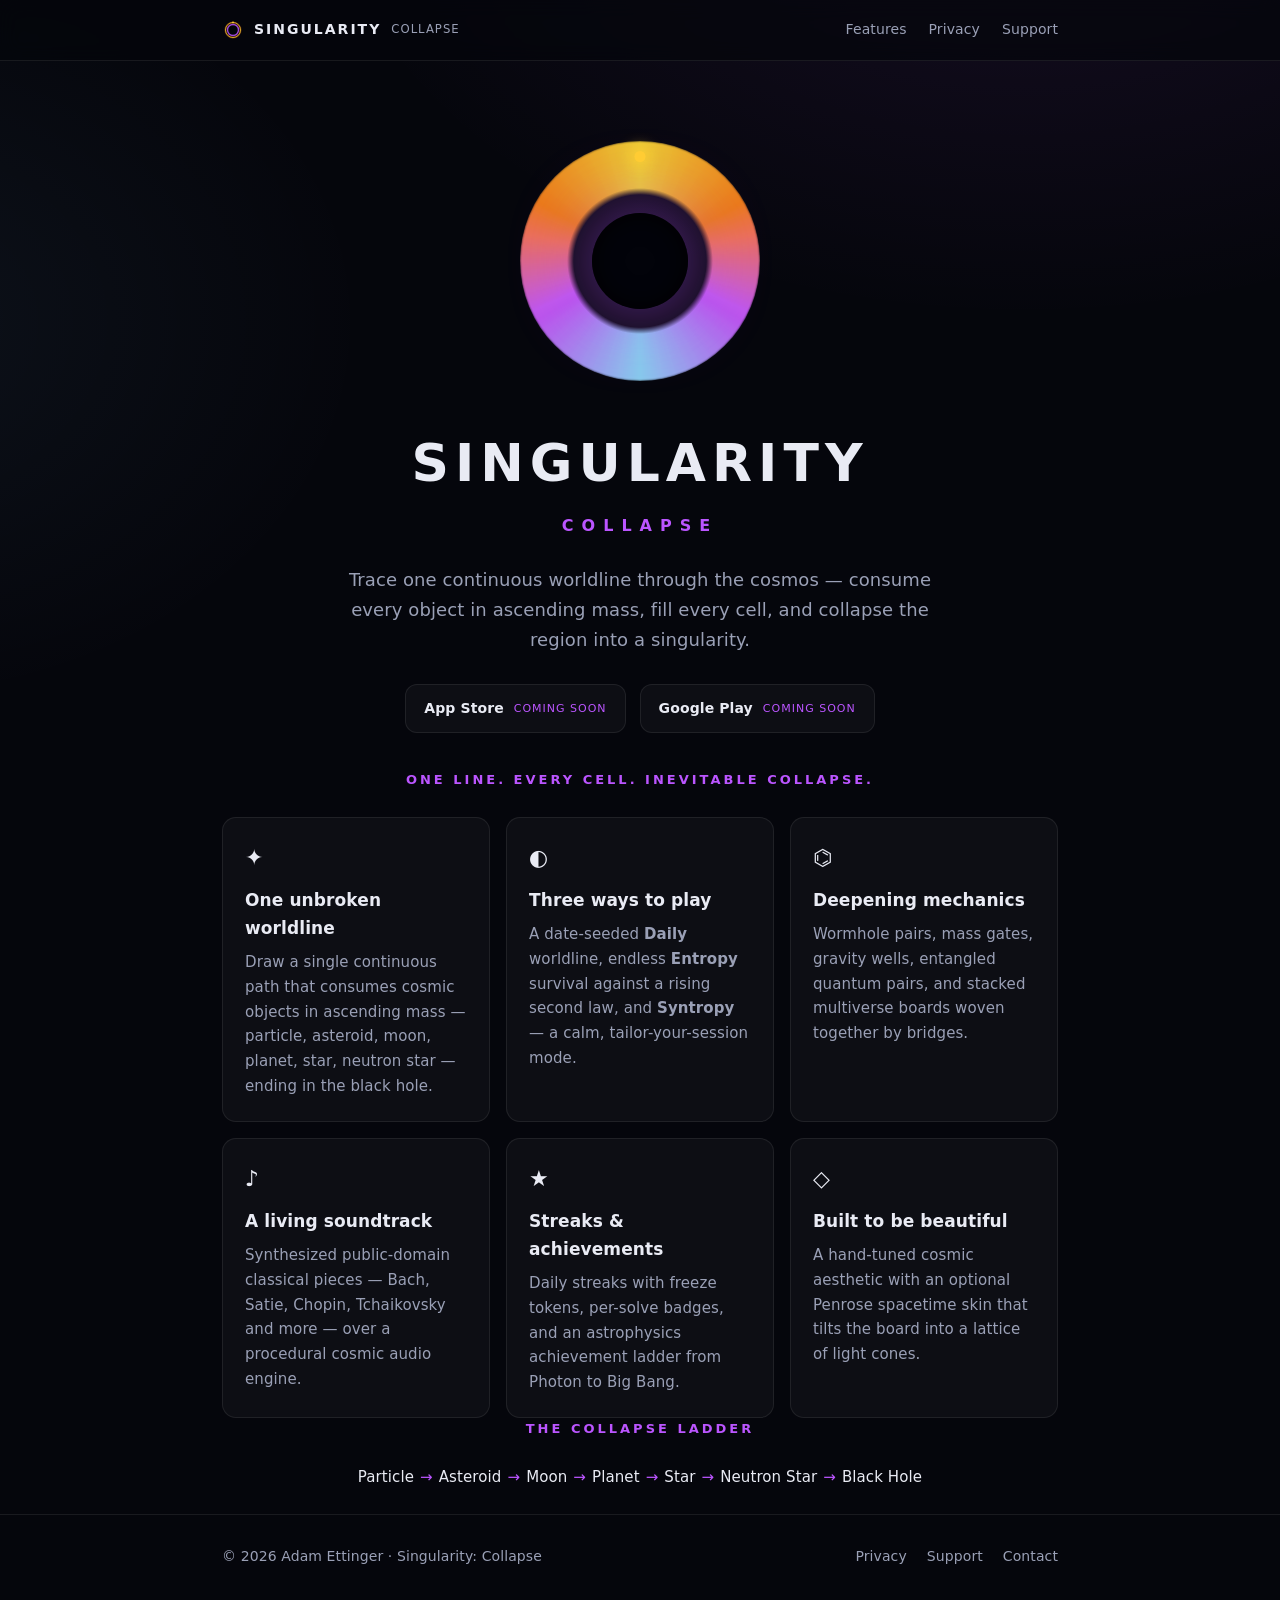
==== index.html @ d9b163ad "Initial site: landing + privacy + support for singularitycollapse.com Static, asset-free (CSS/SVG bl" ====
<!DOCTYPE html>
<html lang="en">
<head>
  <meta charset="utf-8">
  <meta name="viewport" content="width=device-width, initial-scale=1">
  <title>Singularity: Collapse — a one-line cosmic puzzle</title>
  <meta name="description" content="Trace a single worldline through the cosmos: consume every star in ascending mass, fill every cell, and collapse the region into a singularity. A one-line cosmic puzzle game for iOS and Android.">
  <meta name="theme-color" content="#05060c">
  <link rel="icon" href="/favicon.svg" type="image/svg+xml">
  <link rel="stylesheet" href="/styles.css">
  <meta property="og:type" content="website">
  <meta property="og:title" content="Singularity: Collapse">
  <meta property="og:description" content="A one-line cosmic puzzle: trace the worldline, consume the cosmos, collapse the region into a singularity.">
  <meta property="og:url" content="https://singularitycollapse.com">
</head>
<body>
  <header class="site">
    <div class="container nav">
      <span class="brand">
        <svg class="mark" viewBox="0 0 64 64" aria-hidden="true">
          <circle cx="32" cy="32" r="22" fill="none" stroke="#ff7a18" stroke-width="6" opacity="0.30"/>
          <circle cx="32" cy="32" r="22" fill="none" stroke="#ffcc33" stroke-width="2.4" opacity="0.9"/>
          <circle cx="32" cy="32" r="16" fill="none" stroke="#bb55ff" stroke-width="4" opacity="0.85"/>
          <circle cx="32" cy="32" r="11" fill="#02030a"/>
          <circle cx="32" cy="10" r="2.6" fill="#ffcc33"/>
        </svg>
        SINGULARITY <small>COLLAPSE</small>
      </span>
      <nav class="nav-links">
        <a href="/#features">Features</a>
        <a href="/privacy">Privacy</a>
        <a href="/support">Support</a>
      </nav>
    </div>
  </header>

  <main>
    <section class="hero container">
      <div class="singularity" aria-hidden="true">
        <div class="disk"></div>
        <div class="core"></div>
        <div class="worldline"></div>
      </div>
      <h1>SINGULARITY</h1>
      <div class="sub">COLLAPSE</div>
      <p class="lede">Trace one continuous worldline through the cosmos — consume every object in ascending mass, fill every cell, and collapse the region into a singularity.</p>
      <div class="badges">
        <span class="badge"><b>App Store</b> <span class="soon">Coming soon</span></span>
        <span class="badge"><b>Google Play</b> <span class="soon">Coming soon</span></span>
      </div>
    </section>

    <section id="features" class="container">
      <h2>One line. Every cell. Inevitable collapse.</h2>
      <div class="features">
        <div class="feature">
          <span class="ic">✦</span>
          <h3>One unbroken worldline</h3>
          <p>Draw a single continuous path that consumes cosmic objects in ascending mass — particle, asteroid, moon, planet, star, neutron star — ending in the black hole.</p>
        </div>
        <div class="feature">
          <span class="ic">◐</span>
          <h3>Three ways to play</h3>
          <p>A date-seeded <b>Daily</b> worldline, endless <b>Entropy</b> survival against a rising second law, and <b>Syntropy</b> — a calm, tailor-your-session mode.</p>
        </div>
        <div class="feature">
          <span class="ic">⌬</span>
          <h3>Deepening mechanics</h3>
          <p>Wormhole pairs, mass gates, gravity wells, entangled quantum pairs, and stacked multiverse boards woven together by bridges.</p>
        </div>
        <div class="feature">
          <span class="ic">♪</span>
          <h3>A living soundtrack</h3>
          <p>Synthesized public-domain classical pieces — Bach, Satie, Chopin, Tchaikovsky and more — over a procedural cosmic audio engine.</p>
        </div>
        <div class="feature">
          <span class="ic">★</span>
          <h3>Streaks &amp; achievements</h3>
          <p>Daily streaks with freeze tokens, per-solve badges, and an astrophysics achievement ladder from Photon to Big Bang.</p>
        </div>
        <div class="feature">
          <span class="ic">◇</span>
          <h3>Built to be beautiful</h3>
          <p>A hand-tuned cosmic aesthetic with an optional Penrose spacetime skin that tilts the board into a lattice of light cones.</p>
        </div>
      </div>
    </section>

    <section class="container">
      <h2>The collapse ladder</h2>
      <p class="ladder">
        <span class="tier">Particle</span><span class="arrow">→</span><span class="tier">Asteroid</span><span class="arrow">→</span><span class="tier">Moon</span><span class="arrow">→</span><span class="tier">Planet</span><span class="arrow">→</span><span class="tier">Star</span><span class="arrow">→</span><span class="tier">Neutron Star</span><span class="arrow">→</span><span class="tier">Black Hole</span>
      </p>
    </section>
  </main>

  <footer class="site">
    <div class="container foot">
      <span>© 2026 Adam Ettinger · Singularity: Collapse</span>
      <span class="foot-links">
        <a href="/privacy">Privacy</a>
        <a href="/support">Support</a>
        <a href="mailto:support@singularitycollapse.com">Contact</a>
      </span>
    </div>
  </footer>
</body>
</html>
---- styles.css ----
/* Singularity: Collapse — website styles. Cosmic dark theme, asset-free. */

:root {
  --bg: #05060c;
  --bg-2: #0a0c16;
  --panel: rgba(255, 255, 255, 0.035);
  --panel-border: rgba(255, 255, 255, 0.08);
  --text: #e9ebf4;
  --muted: #9aa0b6;
  --accent: #bb55ff;   /* black hole / event horizon */
  --gold: #ffcc33;     /* the consumed worldline */
  --teal: #88ccff;     /* particle */
  --orange: #ff7a18;   /* accretion disk */
  --maxw: 880px;
}

* { box-sizing: border-box; }

html { scroll-behavior: smooth; }

body {
  margin: 0;
  background:
    radial-gradient(1200px 800px at 80% -10%, rgba(187, 85, 255, 0.10), transparent 60%),
    radial-gradient(900px 700px at -10% 20%, rgba(136, 204, 255, 0.06), transparent 55%),
    var(--bg);
  color: var(--text);
  font: 16px/1.65 system-ui, -apple-system, "Segoe UI", Roboto, Helvetica, Arial, sans-serif;
  -webkit-font-smoothing: antialiased;
  letter-spacing: 0.1px;
}

a { color: var(--teal); text-decoration: none; }
a:hover { text-decoration: underline; }

.container { width: 100%; max-width: var(--maxw); margin: 0 auto; padding: 0 22px; }

/* ---- Header / nav ---- */
header.site {
  position: sticky; top: 0; z-index: 10;
  backdrop-filter: blur(10px);
  background: rgba(5, 6, 12, 0.72);
  border-bottom: 1px solid var(--panel-border);
}
.nav { display: flex; align-items: center; justify-content: space-between; height: 60px; }
.brand { display: flex; align-items: center; gap: 10px; font-weight: 700; letter-spacing: 2px; font-size: 14px; }
.brand .mark { width: 22px; height: 22px; }
.brand small { color: var(--muted); font-weight: 500; letter-spacing: 1px; }
.nav-links { display: flex; gap: 22px; font-size: 14px; }
.nav-links a { color: var(--muted); }
.nav-links a:hover { color: var(--text); text-decoration: none; }

/* ---- Hero ---- */
.hero { text-align: center; padding: 72px 0 36px; }
.hero h1 {
  font-size: clamp(30px, 6vw, 52px);
  letter-spacing: 6px; margin: 0 0 6px; font-weight: 800;
}
.hero .sub { color: var(--accent); letter-spacing: 8px; font-size: clamp(12px, 2.4vw, 16px); font-weight: 600; margin-bottom: 26px; }
.hero p.lede { color: var(--muted); max-width: 620px; margin: 0 auto 30px; font-size: 18px; }

/* The black hole */
.singularity { position: relative; width: 240px; height: 240px; margin: 8px auto 40px; }
.singularity .disk {
  position: absolute; inset: 0; border-radius: 50%;
  background: conic-gradient(from 0deg, var(--gold), var(--orange), var(--accent), var(--teal), var(--accent), var(--orange), var(--gold));
  filter: blur(1px) brightness(1.08);
  -webkit-mask: radial-gradient(circle, transparent 39%, #000 43%, #000 70%, transparent 75%);
  mask: radial-gradient(circle, transparent 39%, #000 43%, #000 70%, transparent 75%);
  animation: spin 20s linear infinite;
  opacity: 0.92;
}
.singularity .core {
  position: absolute; inset: 30%; border-radius: 50%; background: #02030a;
  box-shadow: 0 0 70px 12px rgba(187, 85, 255, 0.45), inset 0 0 26px rgba(0, 0, 0, 0.95);
}
.singularity .worldline { position: absolute; inset: 0; animation: spin 9s linear infinite reverse; }
.singularity .worldline::before {
  content: ""; position: absolute; top: 4%; left: 50%; width: 11px; height: 11px;
  border-radius: 50%; background: var(--gold); transform: translateX(-50%);
  box-shadow: 0 0 14px 4px rgba(255, 204, 51, 0.85);
}
@keyframes spin { to { transform: rotate(360deg); } }

/* ---- Store badges ---- */
.badges { display: flex; gap: 14px; justify-content: center; flex-wrap: wrap; margin-top: 8px; }
.badge {
  display: inline-flex; align-items: center; gap: 10px;
  border: 1px solid var(--panel-border); background: var(--panel);
  padding: 12px 18px; border-radius: 12px; color: var(--muted); font-size: 14px;
  cursor: default;
}
.badge b { color: var(--text); font-weight: 600; }
.badge .soon { font-size: 11px; letter-spacing: 1px; color: var(--accent); text-transform: uppercase; }

/* ---- Sections ---- */
section { padding: 48px 0; }
section h2 { font-size: 13px; letter-spacing: 3px; text-transform: uppercase; color: var(--accent); margin: 0 0 26px; text-align: center; }

.features { display: grid; grid-template-columns: repeat(auto-fit, minmax(240px, 1fr)); gap: 16px; }
.feature {
  border: 1px solid var(--panel-border); background: var(--panel);
  border-radius: 14px; padding: 22px;
}
.feature h3 { margin: 0 0 8px; font-size: 17px; }
.feature p { margin: 0; color: var(--muted); font-size: 15px; }
.feature .ic { font-size: 22px; margin-bottom: 10px; display: block; }

.ladder { color: var(--muted); text-align: center; font-size: 15px; max-width: 640px; margin: 0 auto; }
.ladder .tier { color: var(--text); white-space: nowrap; }
.ladder .arrow { color: var(--accent); padding: 0 6px; }

/* ---- Content pages (privacy / support) ---- */
.doc { padding: 48px 0 64px; }
.doc h1 { font-size: clamp(26px, 5vw, 38px); letter-spacing: 1px; margin: 0 0 6px; }
.doc .updated { color: var(--muted); font-size: 14px; margin-bottom: 34px; }
.doc h2 { font-size: 20px; margin: 34px 0 10px; letter-spacing: 0.3px; color: var(--text); text-transform: none; text-align: left; }
.doc p, .doc li { color: #c9cde0; }
.doc ul { padding-left: 22px; }
.doc li { margin: 6px 0; }
.callout {
  border: 1px solid var(--panel-border); background: var(--panel);
  border-left: 3px solid var(--accent); border-radius: 10px; padding: 16px 18px; margin: 22px 0;
}
.faq { margin-top: 8px; }
.faq details {
  border: 1px solid var(--panel-border); background: var(--panel);
  border-radius: 12px; padding: 4px 18px; margin: 12px 0;
}
.faq summary { cursor: pointer; padding: 14px 0; font-weight: 600; font-size: 16px; list-style: none; }
.faq summary::-webkit-details-marker { display: none; }
.faq summary::before { content: "+ "; color: var(--accent); font-weight: 700; }
.faq details[open] summary::before { content: "\2212  "; }
.faq details p { margin: 0 0 16px; color: var(--muted); }

.mail-btn {
  display: inline-flex; align-items: center; gap: 10px;
  background: linear-gradient(180deg, rgba(187,85,255,0.22), rgba(187,85,255,0.10));
  border: 1px solid rgba(187, 85, 255, 0.45); color: var(--text);
  padding: 13px 22px; border-radius: 12px; font-weight: 600; margin: 6px 0 4px;
}
.mail-btn:hover { text-decoration: none; border-color: var(--accent); }

/* ---- Footer ---- */
footer.site { border-top: 1px solid var(--panel-border); padding: 30px 0 44px; margin-top: 24px; color: var(--muted); font-size: 14px; }
.foot { display: flex; align-items: center; justify-content: space-between; flex-wrap: wrap; gap: 12px; }
.foot-links { display: flex; gap: 20px; }
.foot-links a { color: var(--muted); }

@media (max-width: 560px) {
  .nav-links { gap: 16px; }
  .foot { flex-direction: column; text-align: center; }
}

@media (prefers-reduced-motion: reduce) {
  .singularity .disk, .singularity .worldline { animation: none; }
  html { scroll-behavior: auto; }
}
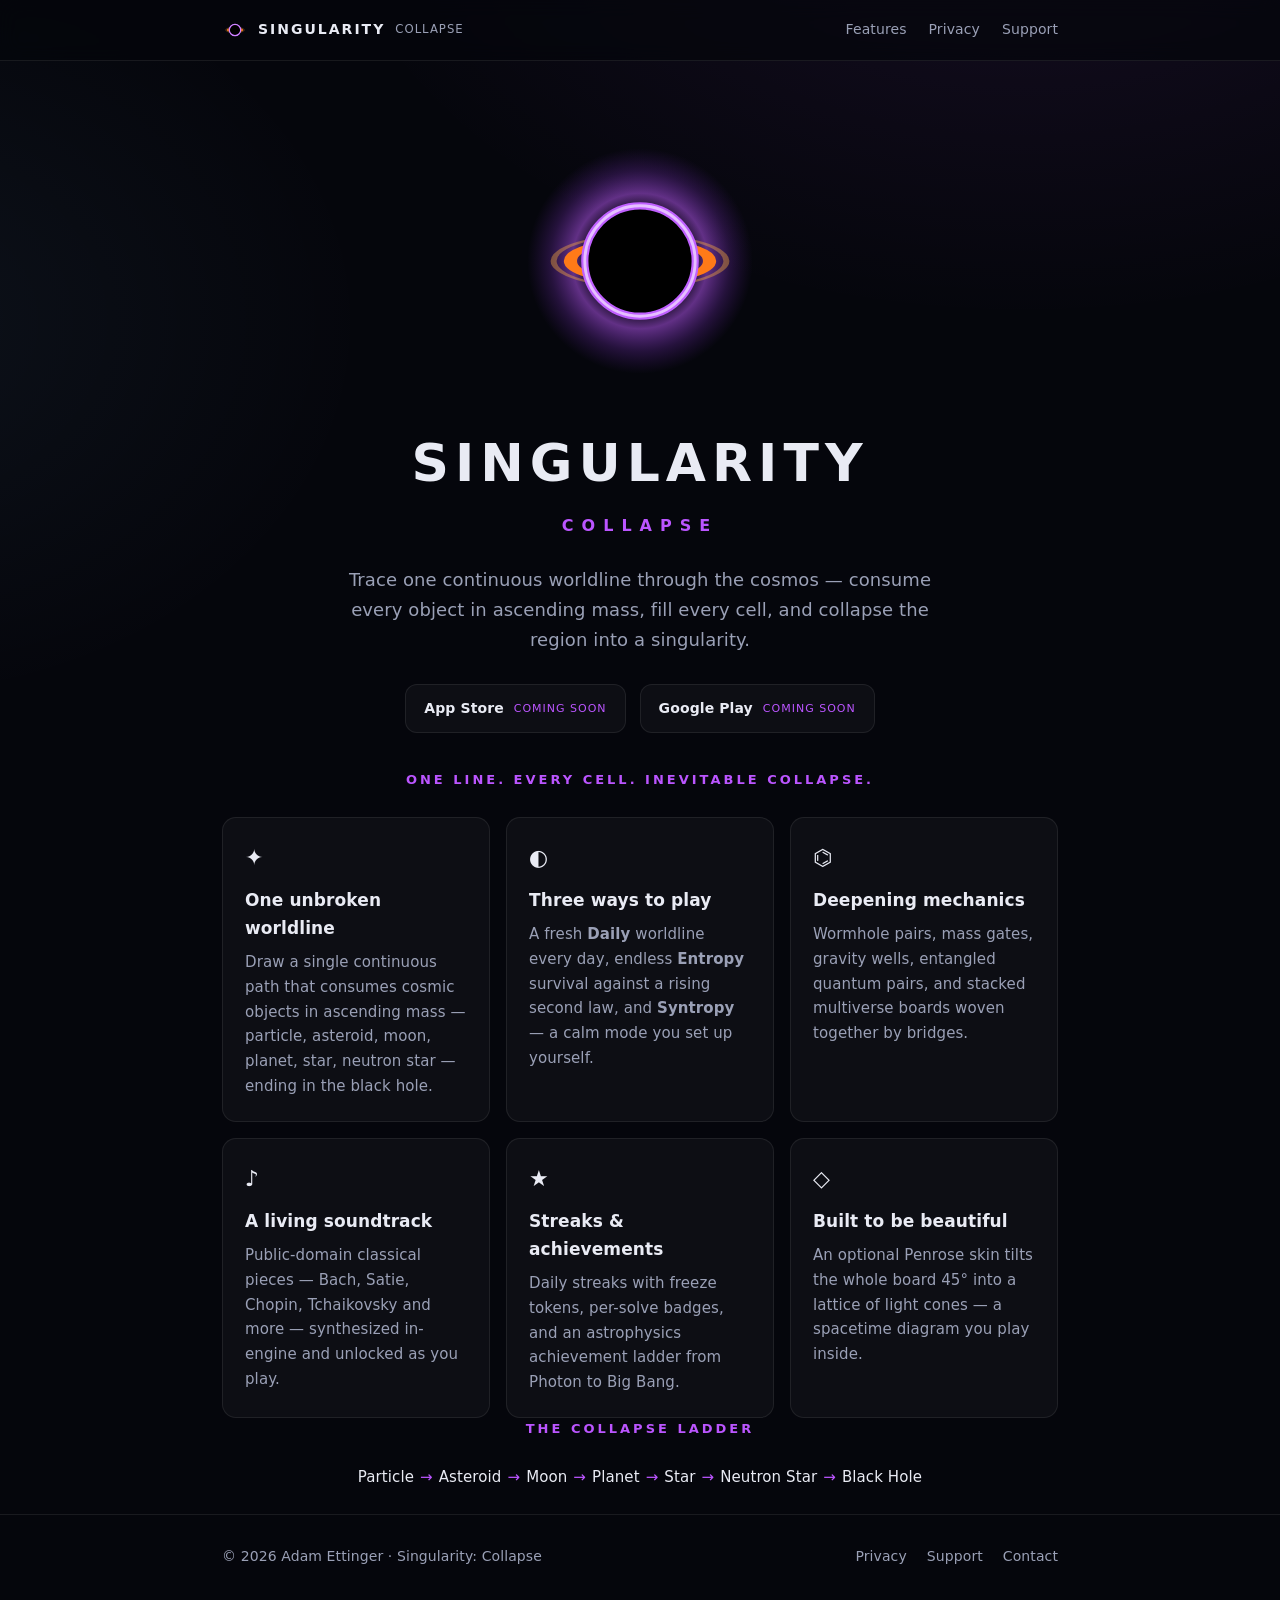
==== commit 29d031ad: "Logo: match the app icon; de-buzz feature copy Replace the placeholder concentric-ring / rainbow-con" ====
--- a/index.html
+++ b/index.html
@@ -18,11 +18,14 @@
     <div class="container nav">
       <span class="brand">
         <svg class="mark" viewBox="0 0 64 64" aria-hidden="true">
-          <circle cx="32" cy="32" r="22" fill="none" stroke="#ff7a18" stroke-width="6" opacity="0.30"/>
-          <circle cx="32" cy="32" r="22" fill="none" stroke="#ffcc33" stroke-width="2.4" opacity="0.9"/>
-          <circle cx="32" cy="32" r="16" fill="none" stroke="#bb55ff" stroke-width="4" opacity="0.85"/>
-          <circle cx="32" cy="32" r="11" fill="#02030a"/>
-          <circle cx="32" cy="10" r="2.6" fill="#ffcc33"/>
+          <!-- Black hole: squashed orange accretion disk + purple event-horizon ring -->
+          <g transform="translate(32,32) scale(1,0.30)">
+            <circle r="23" fill="none" stroke="#ffb03c" stroke-opacity="0.45" stroke-width="2.4"/>
+            <circle r="18" fill="none" stroke="#ff7a18" stroke-width="4.5"/>
+          </g>
+          <circle cx="32" cy="32" r="14" fill="#000"/>
+          <circle cx="32" cy="32" r="14" fill="none" stroke="#c060ff" stroke-width="3"/>
+          <circle cx="32" cy="32" r="14" fill="none" stroke="#e6c0ff" stroke-width="1.1"/>
         </svg>
         SINGULARITY <small>COLLAPSE</small>
       </span>
@@ -36,11 +39,25 @@
 
   <main>
     <section class="hero container">
-      <div class="singularity" aria-hidden="true">
-        <div class="disk"></div>
-        <div class="core"></div>
-        <div class="worldline"></div>
-      </div>
+      <svg class="bh" viewBox="0 0 200 200" aria-hidden="true">
+        <defs>
+          <radialGradient id="bh-halo" cx="50%" cy="50%" r="50%">
+            <stop offset="42%" stop-color="#bb55ff" stop-opacity="0"/>
+            <stop offset="60%" stop-color="#be5aff" stop-opacity="0.5"/>
+            <stop offset="80%" stop-color="#963ce6" stop-opacity="0.22"/>
+            <stop offset="100%" stop-color="#7828c8" stop-opacity="0"/>
+          </radialGradient>
+        </defs>
+        <circle cx="100" cy="100" r="94" fill="url(#bh-halo)"/>
+        <!-- accretion disk (orange, vertically squashed) behind the core -->
+        <g transform="translate(100,100) scale(1,0.30)">
+          <circle r="72" fill="none" stroke="#ffb03c" stroke-opacity="0.40" stroke-width="5"/>
+          <circle r="58" fill="none" stroke="#ff7a18" stroke-width="11"/>
+        </g>
+        <circle cx="100" cy="100" r="46" fill="#000"/>
+        <circle cx="100" cy="100" r="46" fill="none" stroke="#c060ff" stroke-width="6"/>
+        <circle cx="100" cy="100" r="46" fill="none" stroke="#e6c0ff" stroke-width="2.4"/>
+      </svg>
       <h1>SINGULARITY</h1>
       <div class="sub">COLLAPSE</div>
       <p class="lede">Trace one continuous worldline through the cosmos — consume every object in ascending mass, fill every cell, and collapse the region into a singularity.</p>
@@ -61,7 +78,7 @@
         <div class="feature">
           <span class="ic">◐</span>
           <h3>Three ways to play</h3>
-          <p>A date-seeded <b>Daily</b> worldline, endless <b>Entropy</b> survival against a rising second law, and <b>Syntropy</b> — a calm, tailor-your-session mode.</p>
+          <p>A fresh <b>Daily</b> worldline every day, endless <b>Entropy</b> survival against a rising second law, and <b>Syntropy</b> — a calm mode you set up yourself.</p>
         </div>
         <div class="feature">
           <span class="ic">⌬</span>
@@ -71,7 +88,7 @@
         <div class="feature">
           <span class="ic">♪</span>
           <h3>A living soundtrack</h3>
-          <p>Synthesized public-domain classical pieces — Bach, Satie, Chopin, Tchaikovsky and more — over a procedural cosmic audio engine.</p>
+          <p>Public-domain classical pieces — Bach, Satie, Chopin, Tchaikovsky and more — synthesized in-engine and unlocked as you play.</p>
         </div>
         <div class="feature">
           <span class="ic">★</span>
@@ -81,7 +98,7 @@
         <div class="feature">
           <span class="ic">◇</span>
           <h3>Built to be beautiful</h3>
-          <p>A hand-tuned cosmic aesthetic with an optional Penrose spacetime skin that tilts the board into a lattice of light cones.</p>
+          <p>An optional Penrose skin tilts the whole board 45° into a lattice of light cones — a spacetime diagram you play inside.</p>
         </div>
       </div>
     </section>
--- a/styles.css
+++ b/styles.css
@@ -44,7 +44,7 @@
 }
 .nav { display: flex; align-items: center; justify-content: space-between; height: 60px; }
 .brand { display: flex; align-items: center; gap: 10px; font-weight: 700; letter-spacing: 2px; font-size: 14px; }
-.brand .mark { width: 22px; height: 22px; }
+.brand .mark { width: 26px; height: 26px; }
 .brand small { color: var(--muted); font-weight: 500; letter-spacing: 1px; }
 .nav-links { display: flex; gap: 22px; font-size: 14px; }
 .nav-links a { color: var(--muted); }
@@ -59,28 +59,16 @@
 .hero .sub { color: var(--accent); letter-spacing: 8px; font-size: clamp(12px, 2.4vw, 16px); font-weight: 600; margin-bottom: 26px; }
 .hero p.lede { color: var(--muted); max-width: 620px; margin: 0 auto 30px; font-size: 18px; }
 
-/* The black hole */
-.singularity { position: relative; width: 240px; height: 240px; margin: 8px auto 40px; }
-.singularity .disk {
-  position: absolute; inset: 0; border-radius: 50%;
-  background: conic-gradient(from 0deg, var(--gold), var(--orange), var(--accent), var(--teal), var(--accent), var(--orange), var(--gold));
-  filter: blur(1px) brightness(1.08);
-  -webkit-mask: radial-gradient(circle, transparent 39%, #000 43%, #000 70%, transparent 75%);
-  mask: radial-gradient(circle, transparent 39%, #000 43%, #000 70%, transparent 75%);
-  animation: spin 20s linear infinite;
-  opacity: 0.92;
+/* The black hole — matches the app icon: a squashed orange accretion disk and a
+   bright purple event-horizon ring around a black core (Gargantua-style). */
+.hero .bh {
+  display: block; width: 240px; height: 240px; margin: 8px auto 40px;
+  animation: bhGlow 6s ease-in-out infinite;
 }
-.singularity .core {
-  position: absolute; inset: 30%; border-radius: 50%; background: #02030a;
-  box-shadow: 0 0 70px 12px rgba(187, 85, 255, 0.45), inset 0 0 26px rgba(0, 0, 0, 0.95);
+@keyframes bhGlow {
+  0%, 100% { filter: drop-shadow(0 0 12px rgba(187, 85, 255, 0.35)); }
+  50%      { filter: drop-shadow(0 0 24px rgba(187, 85, 255, 0.60)); }
 }
-.singularity .worldline { position: absolute; inset: 0; animation: spin 9s linear infinite reverse; }
-.singularity .worldline::before {
-  content: ""; position: absolute; top: 4%; left: 50%; width: 11px; height: 11px;
-  border-radius: 50%; background: var(--gold); transform: translateX(-50%);
-  box-shadow: 0 0 14px 4px rgba(255, 204, 51, 0.85);
-}
-@keyframes spin { to { transform: rotate(360deg); } }
 
 /* ---- Store badges ---- */
 .badges { display: flex; gap: 14px; justify-content: center; flex-wrap: wrap; margin-top: 8px; }
@@ -153,6 +141,6 @@
 }
 
 @media (prefers-reduced-motion: reduce) {
-  .singularity .disk, .singularity .worldline { animation: none; }
+  .hero .bh { animation: none; }
   html { scroll-behavior: auto; }
 }
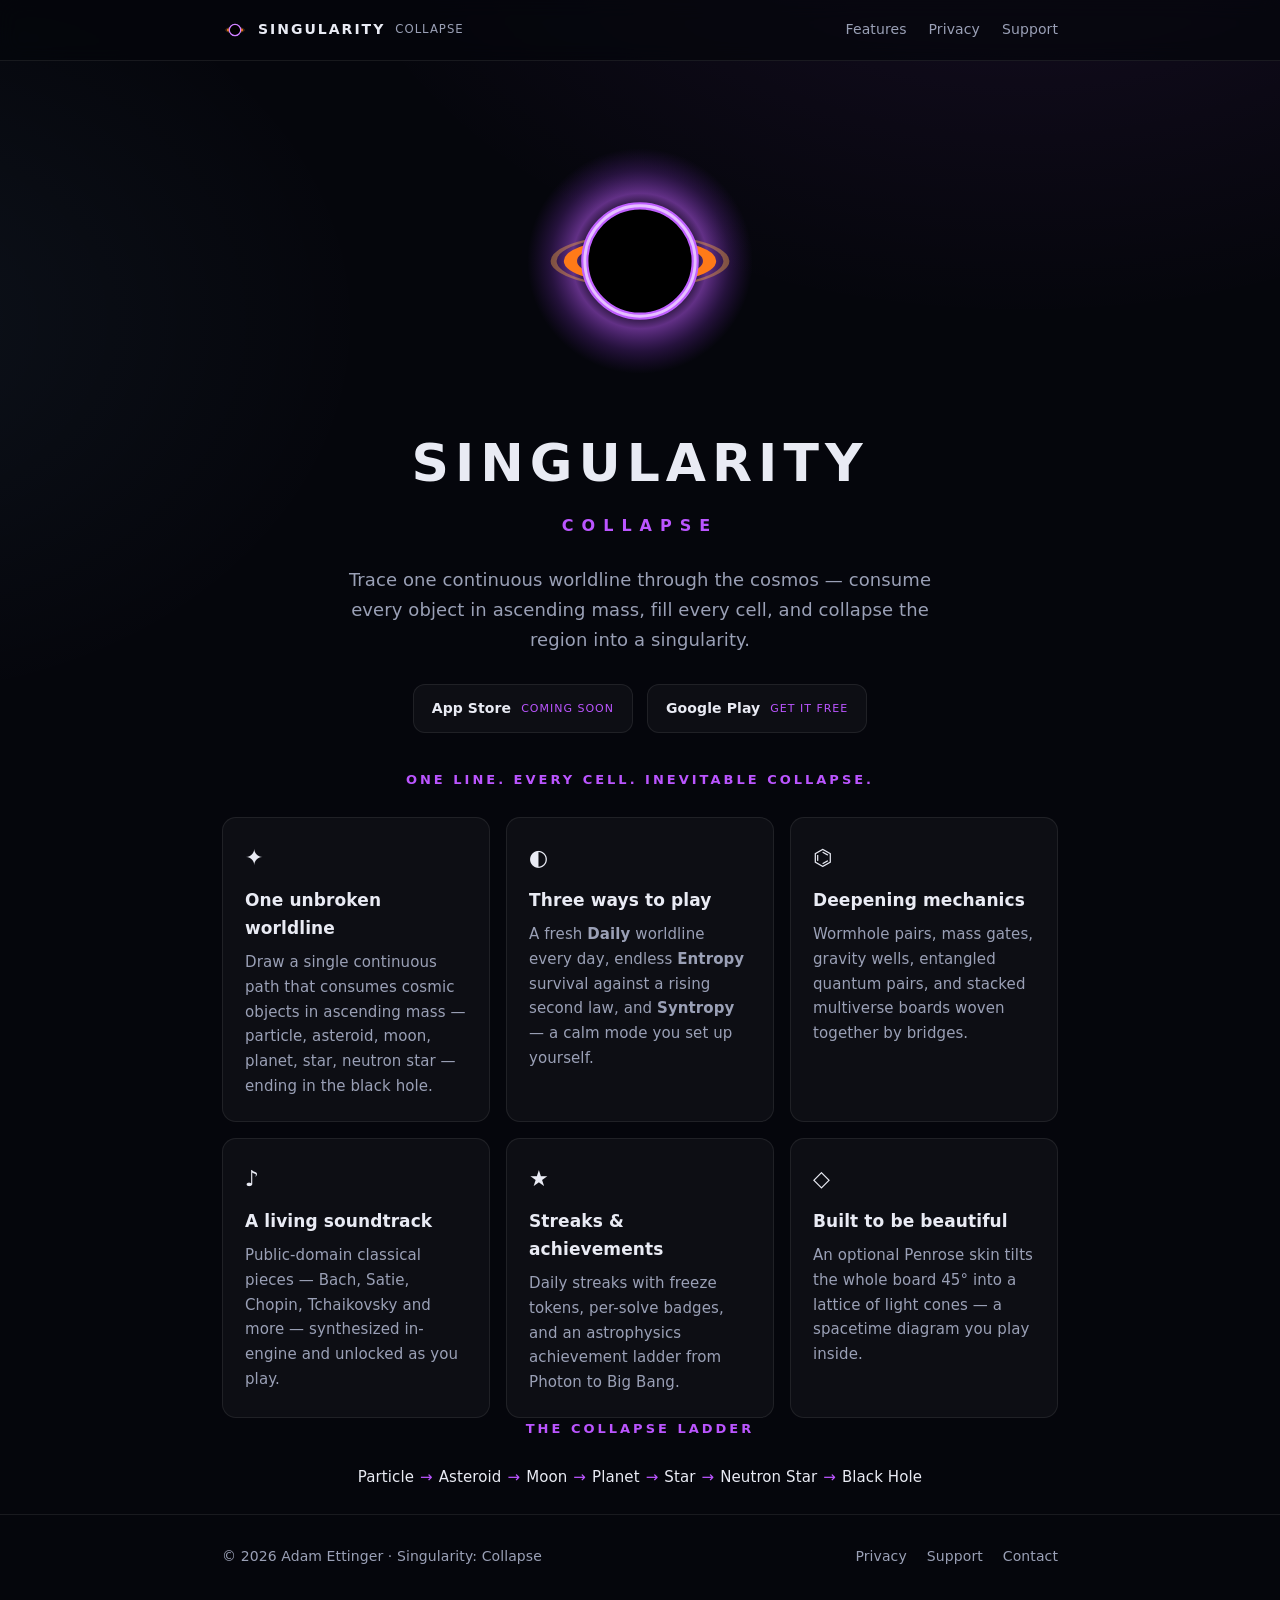
==== commit cc4d8c3f: "Fix dead Google Play badge on the landing page The homepage store badges were still non-clickable "C" ====
--- a/index.html
+++ b/index.html
@@ -63,7 +63,7 @@
       <p class="lede">Trace one continuous worldline through the cosmos — consume every object in ascending mass, fill every cell, and collapse the region into a singularity.</p>
       <div class="badges">
         <span class="badge"><b>App Store</b> <span class="soon">Coming soon</span></span>
-        <span class="badge"><b>Google Play</b> <span class="soon">Coming soon</span></span>
+        <a class="badge" href="https://play.google.com/store/apps/details?id=com.sympathyforthedevil.singularity_collapse"><b>Google Play</b> <span class="soon">Get it free</span></a>
       </div>
     </section>
 
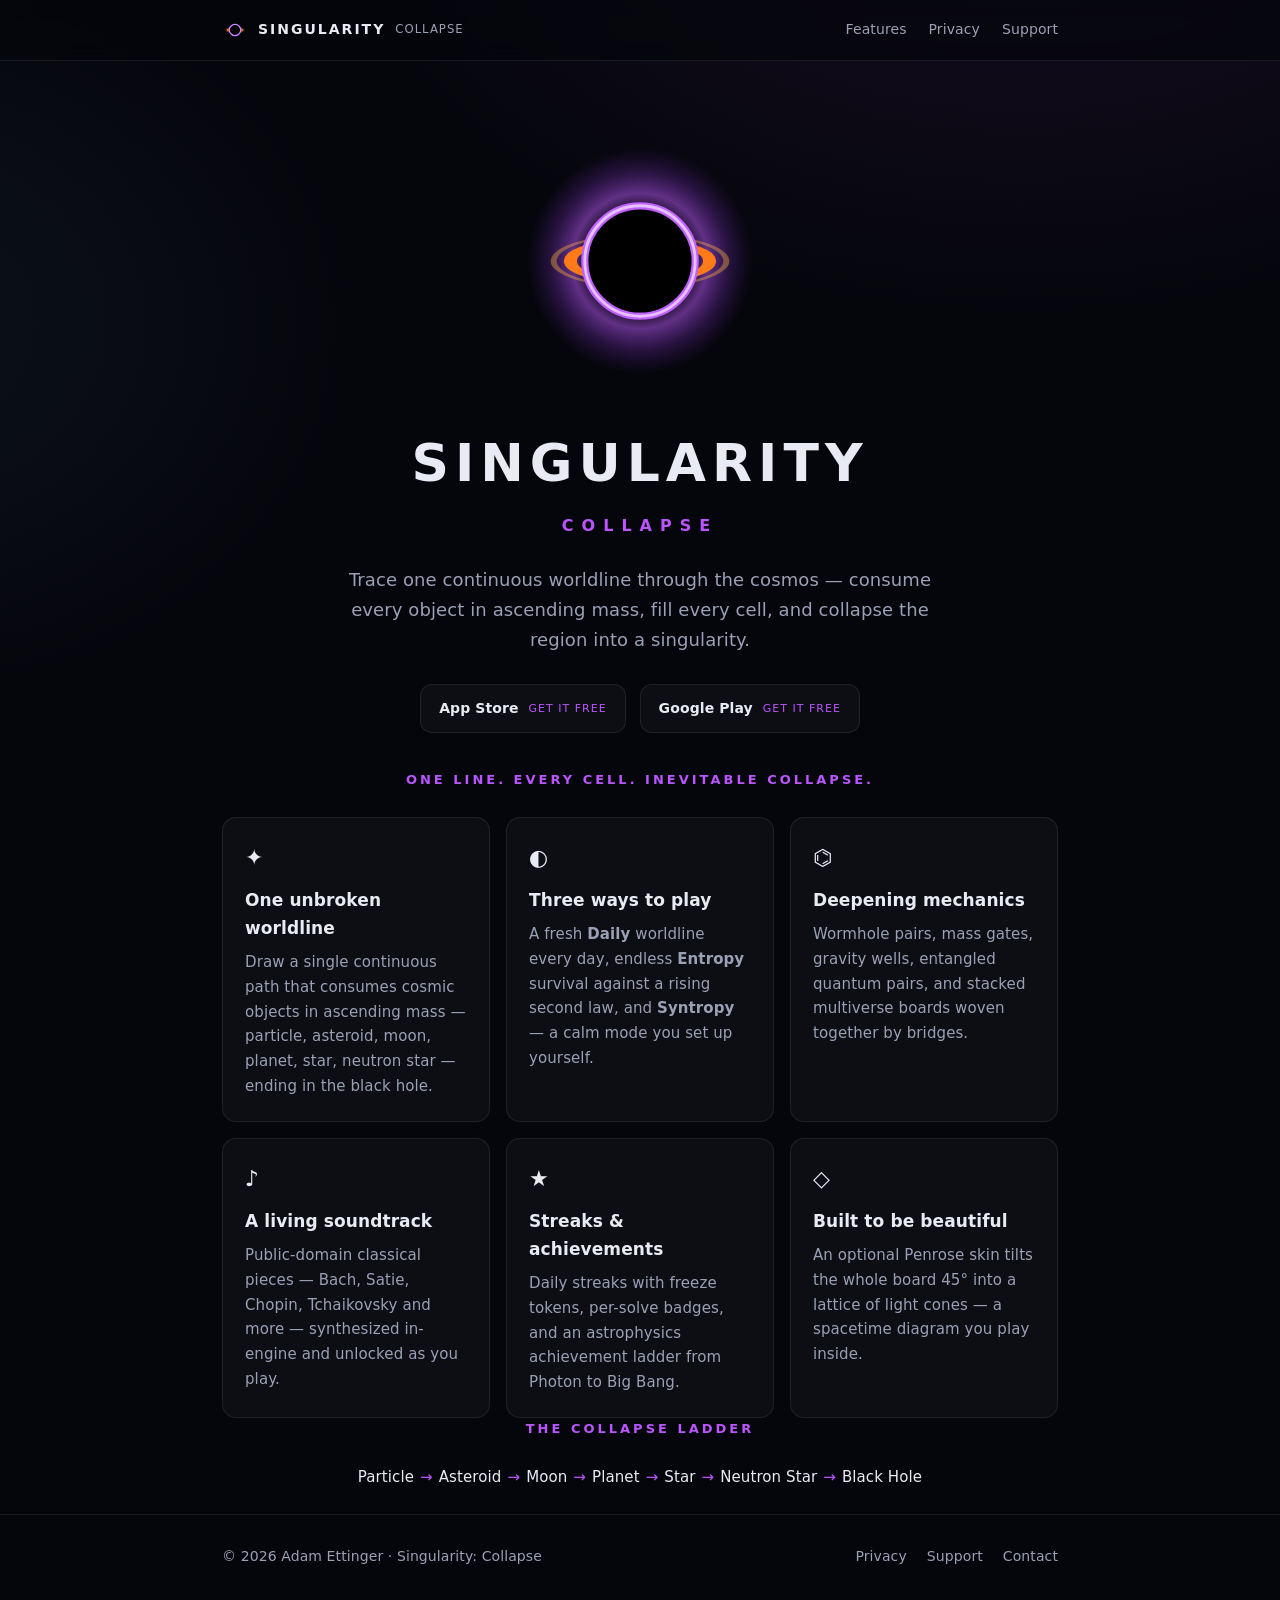
==== commit aa15ecac: "Link the App Store badge — iOS app is live Co-Authored-By: Claude Fable 5 <noreply@anthropic.com>" ====
--- a/index.html
+++ b/index.html
@@ -62,7 +62,7 @@
       <div class="sub">COLLAPSE</div>
       <p class="lede">Trace one continuous worldline through the cosmos — consume every object in ascending mass, fill every cell, and collapse the region into a singularity.</p>
       <div class="badges">
-        <span class="badge"><b>App Store</b> <span class="soon">Coming soon</span></span>
+        <a class="badge" href="https://apps.apple.com/app/id6779779848"><b>App Store</b> <span class="soon">Get it free</span></a>
         <a class="badge" href="https://play.google.com/store/apps/details?id=com.sympathyforthedevil.singularity_collapse"><b>Google Play</b> <span class="soon">Get it free</span></a>
       </div>
     </section>
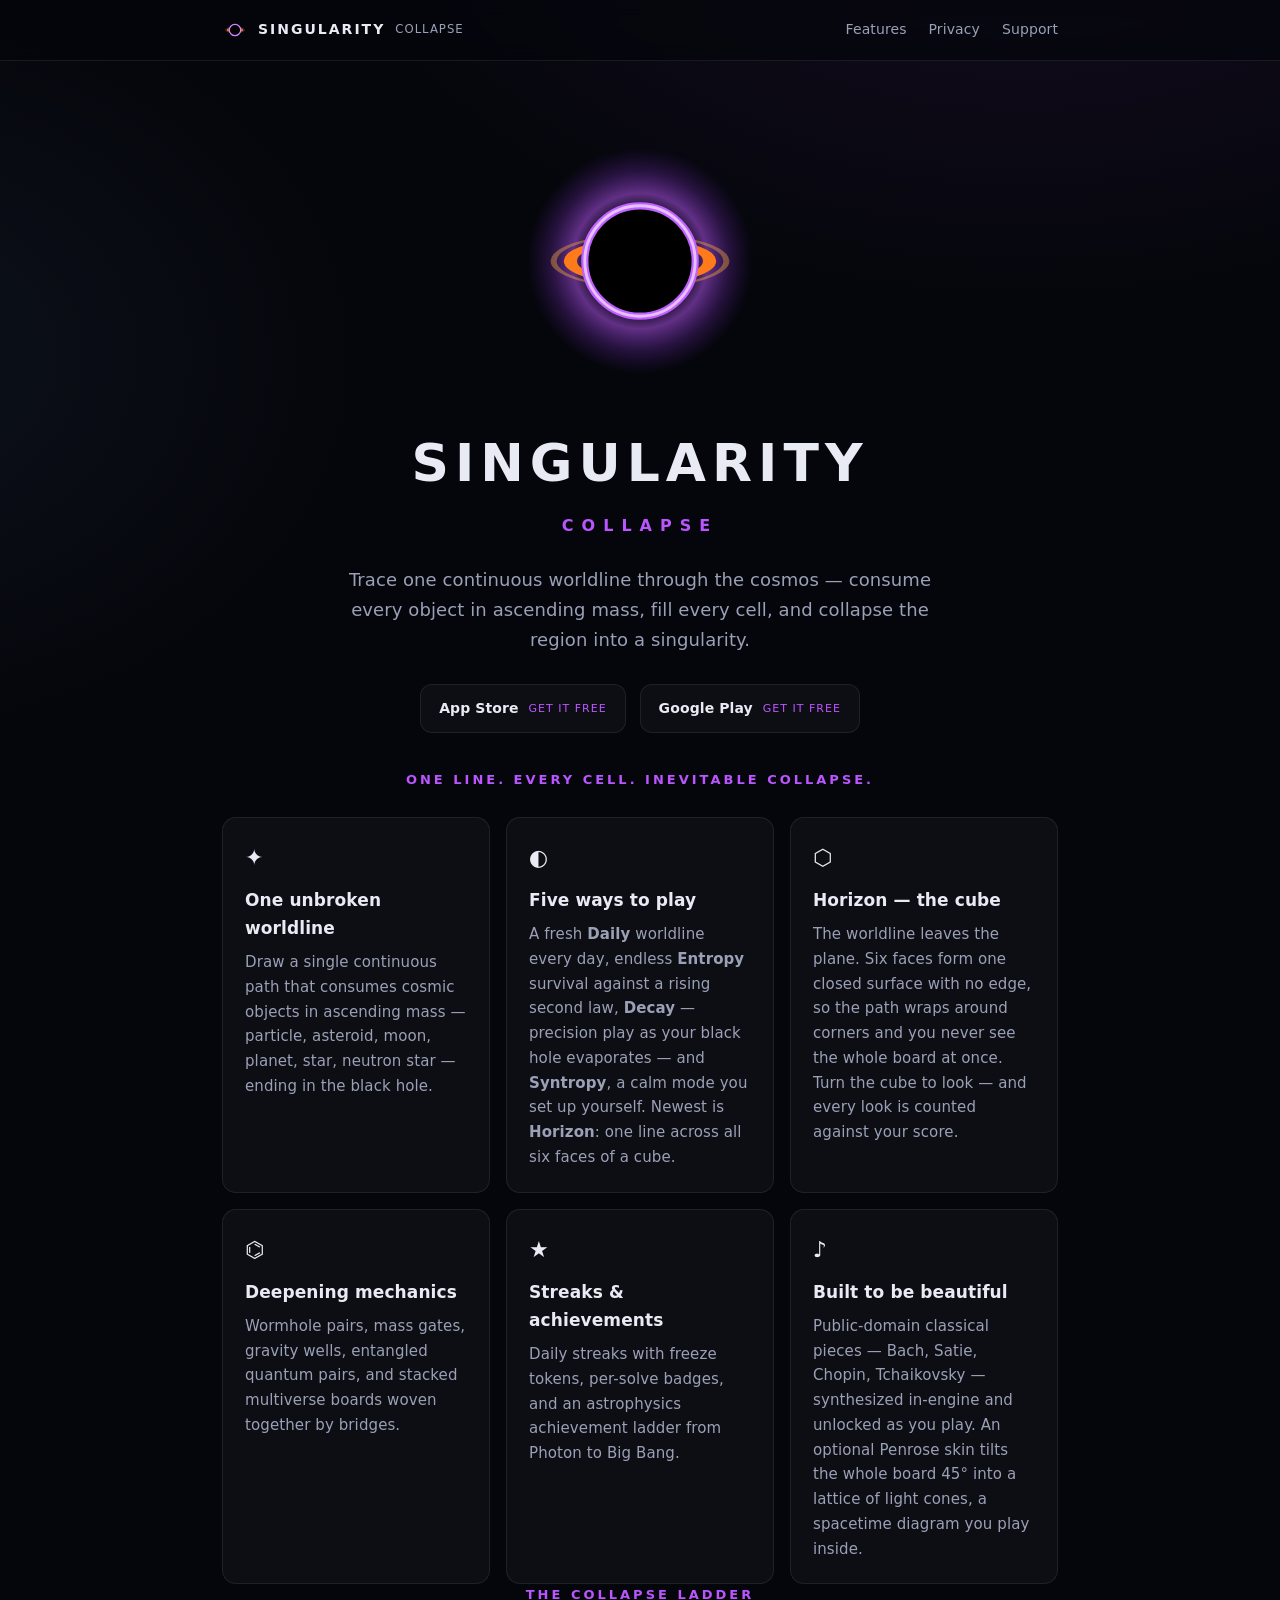
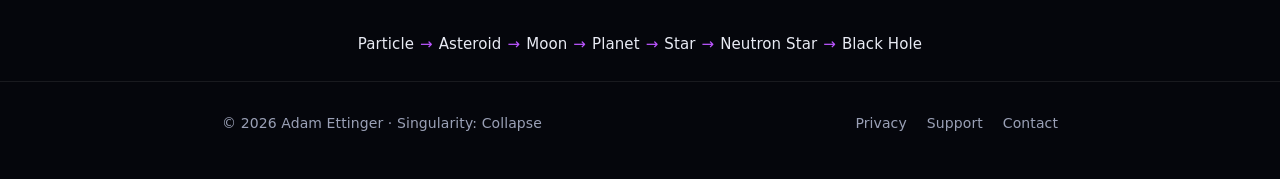
==== commit 297c044f: "Features: Horizon, and the mode list was two modes behind "Three ways to play" listed Daily, Entropy" ====
--- a/index.html
+++ b/index.html
@@ -77,8 +77,13 @@
         </div>
         <div class="feature">
           <span class="ic">◐</span>
-          <h3>Three ways to play</h3>
-          <p>A fresh <b>Daily</b> worldline every day, endless <b>Entropy</b> survival against a rising second law, and <b>Syntropy</b> — a calm mode you set up yourself.</p>
+          <h3>Five ways to play</h3>
+          <p>A fresh <b>Daily</b> worldline every day, endless <b>Entropy</b> survival against a rising second law, <b>Decay</b> — precision play as your black hole evaporates — and <b>Syntropy</b>, a calm mode you set up yourself. Newest is <b>Horizon</b>: one line across all six faces of a cube.</p>
+        </div>
+        <div class="feature">
+          <span class="ic">⬡</span>
+          <h3>Horizon — the cube</h3>
+          <p>The worldline leaves the plane. Six faces form one closed surface with no edge, so the path wraps around corners and you never see the whole board at once. Turn the cube to look — and every look is counted against your score.</p>
         </div>
         <div class="feature">
           <span class="ic">⌬</span>
@@ -86,19 +91,14 @@
           <p>Wormhole pairs, mass gates, gravity wells, entangled quantum pairs, and stacked multiverse boards woven together by bridges.</p>
         </div>
         <div class="feature">
-          <span class="ic">♪</span>
-          <h3>A living soundtrack</h3>
-          <p>Public-domain classical pieces — Bach, Satie, Chopin, Tchaikovsky and more — synthesized in-engine and unlocked as you play.</p>
-        </div>
-        <div class="feature">
           <span class="ic">★</span>
           <h3>Streaks &amp; achievements</h3>
           <p>Daily streaks with freeze tokens, per-solve badges, and an astrophysics achievement ladder from Photon to Big Bang.</p>
         </div>
         <div class="feature">
-          <span class="ic">◇</span>
+          <span class="ic">♪</span>
           <h3>Built to be beautiful</h3>
-          <p>An optional Penrose skin tilts the whole board 45° into a lattice of light cones — a spacetime diagram you play inside.</p>
+          <p>Public-domain classical pieces — Bach, Satie, Chopin, Tchaikovsky — synthesized in-engine and unlocked as you play. An optional Penrose skin tilts the whole board 45° into a lattice of light cones, a spacetime diagram you play inside.</p>
         </div>
       </div>
     </section>
